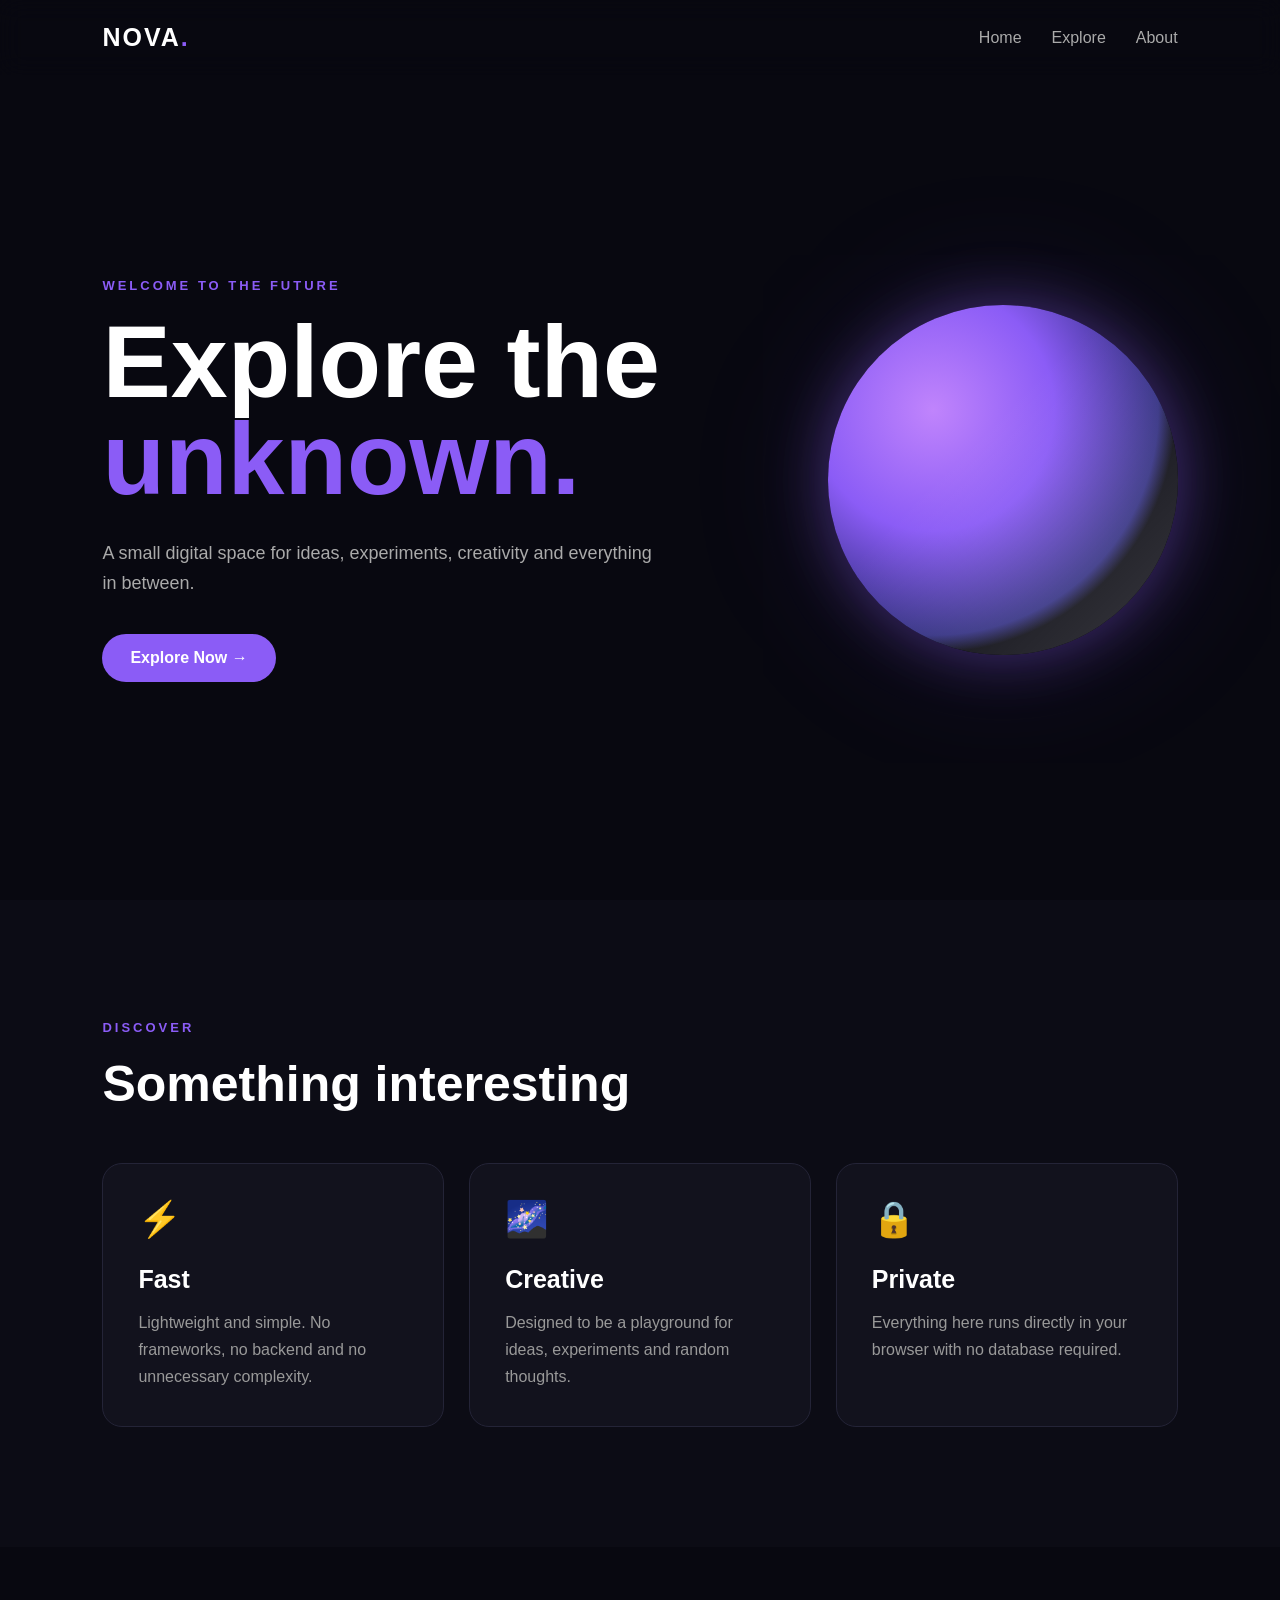
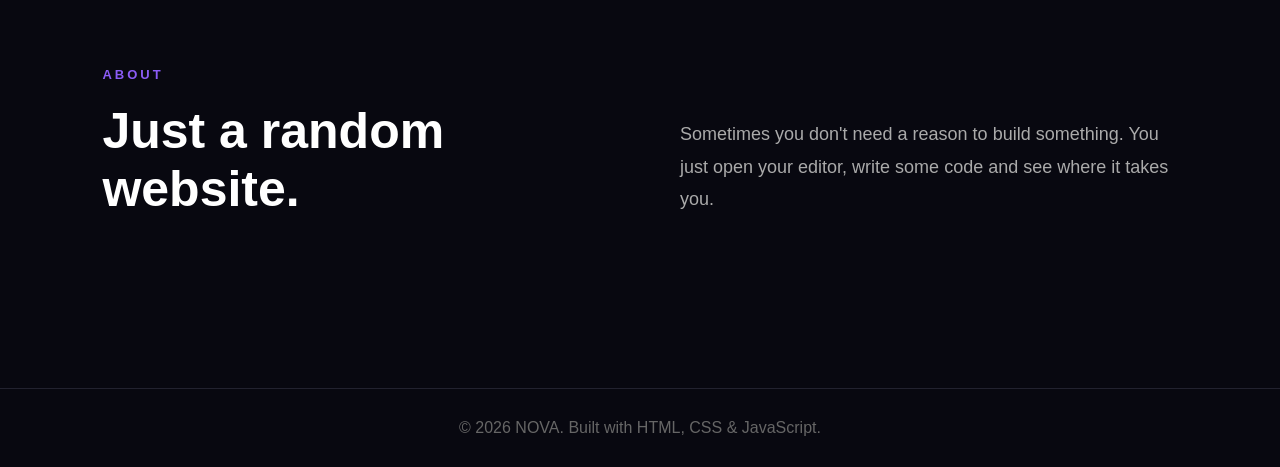
==== index.html @ a5b5d59f "Add files via upload" ====
<!DOCTYPE html>
<html lang="en">
<head>
    <meta charset="UTF-8">
    <meta name="viewport" content="width=device-width, initial-scale=1.0">
    <title>NOVA — Digital Space</title>
    <link rel="stylesheet" href="style.css">
</head>
<body>

    <nav>
        <div class="logo">NOVA<span>.</span></div>

        <div class="nav-links">
            <a href="#home">Home</a>
            <a href="#explore">Explore</a>
            <a href="#about">About</a>
        </div>
    </nav>

    <main>

        <section id="home" class="hero">
            <div class="hero-content">
                <p class="tag">WELCOME TO THE FUTURE</p>

                <h1>
                    Explore the
                    <span>unknown.</span>
                </h1>

                <p class="description">
                    A small digital space for ideas, experiments,
                    creativity and everything in between.
                </p>

                <button onclick="explore()">
                    Explore Now →
                </button>
            </div>

            <div class="orb">
                <div class="orb-inner"></div>
            </div>
        </section>


        <section id="explore" class="section">

            <p class="tag">DISCOVER</p>

            <h2>Something interesting</h2>

            <div class="cards">

                <div class="card">
                    <div class="icon">⚡</div>
                    <h3>Fast</h3>
                    <p>
                        Lightweight and simple. No frameworks,
                        no backend and no unnecessary complexity.
                    </p>
                </div>

                <div class="card">
                    <div class="icon">🌌</div>
                    <h3>Creative</h3>
                    <p>
                        Designed to be a playground for ideas,
                        experiments and random thoughts.
                    </p>
                </div>

                <div class="card">
                    <div class="icon">🔒</div>
                    <h3>Private</h3>
                    <p>
                        Everything here runs directly in your
                        browser with no database required.
                    </p>
                </div>

            </div>
        </section>


        <section id="about" class="about">

            <div>
                <p class="tag">ABOUT</p>
                <h2>Just a random website.</h2>
            </div>

            <p>
                Sometimes you don't need a reason to build something.
                You just open your editor, write some code and see
                where it takes you.
            </p>

        </section>

    </main>

    <footer>
        <p>© 2026 NOVA. Built with HTML, CSS & JavaScript.</p>
    </footer>

    <script src="script.js"></script>

</body>
</html>
---- style.css ----
* {
    margin: 0;
    padding: 0;
    box-sizing: border-box;
}

html {
    scroll-behavior: smooth;
}

body {
    font-family: Arial, Helvetica, sans-serif;
    background: #080810;
    color: white;
    overflow-x: hidden;
}

nav {
    height: 75px;
    padding: 0 8%;
    display: flex;
    align-items: center;
    justify-content: space-between;

    position: fixed;
    top: 0;
    width: 100%;

    background: rgba(8, 8, 16, 0.75);
    backdrop-filter: blur(12px);

    z-index: 100;
}

.logo {
    font-size: 25px;
    font-weight: bold;
    letter-spacing: 2px;
}

.logo span {
    color: #8b5cf6;
}

.nav-links {
    display: flex;
    gap: 30px;
}

.nav-links a {
    color: #aaa;
    text-decoration: none;
    transition: 0.3s;
}

.nav-links a:hover {
    color: white;
}


/* HERO */

.hero {
    min-height: 100vh;
    padding: 120px 8% 60px;

    display: flex;
    align-items: center;
    justify-content: space-between;

    position: relative;
}

.hero-content {
    max-width: 650px;
    z-index: 2;
}

.tag {
    color: #8b5cf6;
    font-size: 13px;
    font-weight: bold;
    letter-spacing: 3px;
    margin-bottom: 20px;
}

h1 {
    font-size: clamp(55px, 8vw, 110px);
    line-height: 0.95;
    margin-bottom: 30px;
}

h1 span {
    color: #8b5cf6;
}

.description {
    color: #aaa;
    font-size: 18px;
    line-height: 1.7;
    max-width: 550px;
    margin-bottom: 35px;
}

button {
    padding: 15px 28px;
    border: none;
    border-radius: 30px;

    background: #8b5cf6;
    color: white;

    font-size: 16px;
    font-weight: bold;

    cursor: pointer;

    transition: 0.3s;
}

button:hover {
    transform: translateY(-3px);
    box-shadow: 0 10px 30px rgba(139, 92, 246, 0.35);
}


/* ORB */

.orb {
    width: 350px;
    height: 350px;

    border-radius: 50%;

    background:
        radial-gradient(circle at 30% 30%,
        #c084fc,
        #8b5cf6 35%,
        #312e81 65%,
        #080810 70%);

    box-shadow:
        0 0 60px rgba(139, 92, 246, 0.4),
        0 0 150px rgba(139, 92, 246, 0.15);

    animation: float 5s ease-in-out infinite;
}

.orb-inner {
    width: 100%;
    height: 100%;

    border-radius: 50%;

    background: linear-gradient(
        135deg,
        transparent 40%,
        rgba(255,255,255,0.2)
    );
}

@keyframes float {

    0%, 100% {
        transform: translateY(0);
    }

    50% {
        transform: translateY(-25px);
    }
}


/* EXPLORE */

.section {
    padding: 120px 8%;
    background: #0c0c15;
}

h2 {
    font-size: 50px;
    margin-bottom: 50px;
}

.cards {
    display: grid;
    grid-template-columns: repeat(3, 1fr);
    gap: 25px;
}

.card {
    padding: 35px;

    background: #12121d;
    border: 1px solid #242437;
    border-radius: 20px;

    transition: 0.3s;
}

.card:hover {
    transform: translateY(-8px);
    border-color: #8b5cf6;
}

.icon {
    font-size: 35px;
    margin-bottom: 25px;
}

.card h3 {
    font-size: 25px;
    margin-bottom: 15px;
}

.card p {
    color: #999;
    line-height: 1.7;
}


/* ABOUT */

.about {
    padding: 120px 8%;

    display: grid;
    grid-template-columns: 1fr 1fr;
    gap: 80px;
    align-items: center;
}

.about p:last-child {
    color: #aaa;
    line-height: 1.8;
    font-size: 18px;
}


/* FOOTER */

footer {
    padding: 30px 8%;
    border-top: 1px solid #22222f;

    color: #666;
    text-align: center;
}


/* MOBILE */

@media (max-width: 800px) {

    .nav-links {
        display: none;
    }

    .hero {
        flex-direction: column;
        justify-content: center;
        text-align: center;
    }

    .description {
        margin-left: auto;
        margin-right: auto;
    }

    .orb {
        width: 220px;
        height: 220px;
        margin-top: 70px;
    }

    .cards {
        grid-template-columns: 1fr;
    }

    .about {
        grid-template-columns: 1fr;
        gap: 20px;
    }

    h2 {
        font-size: 40px;
    }
}
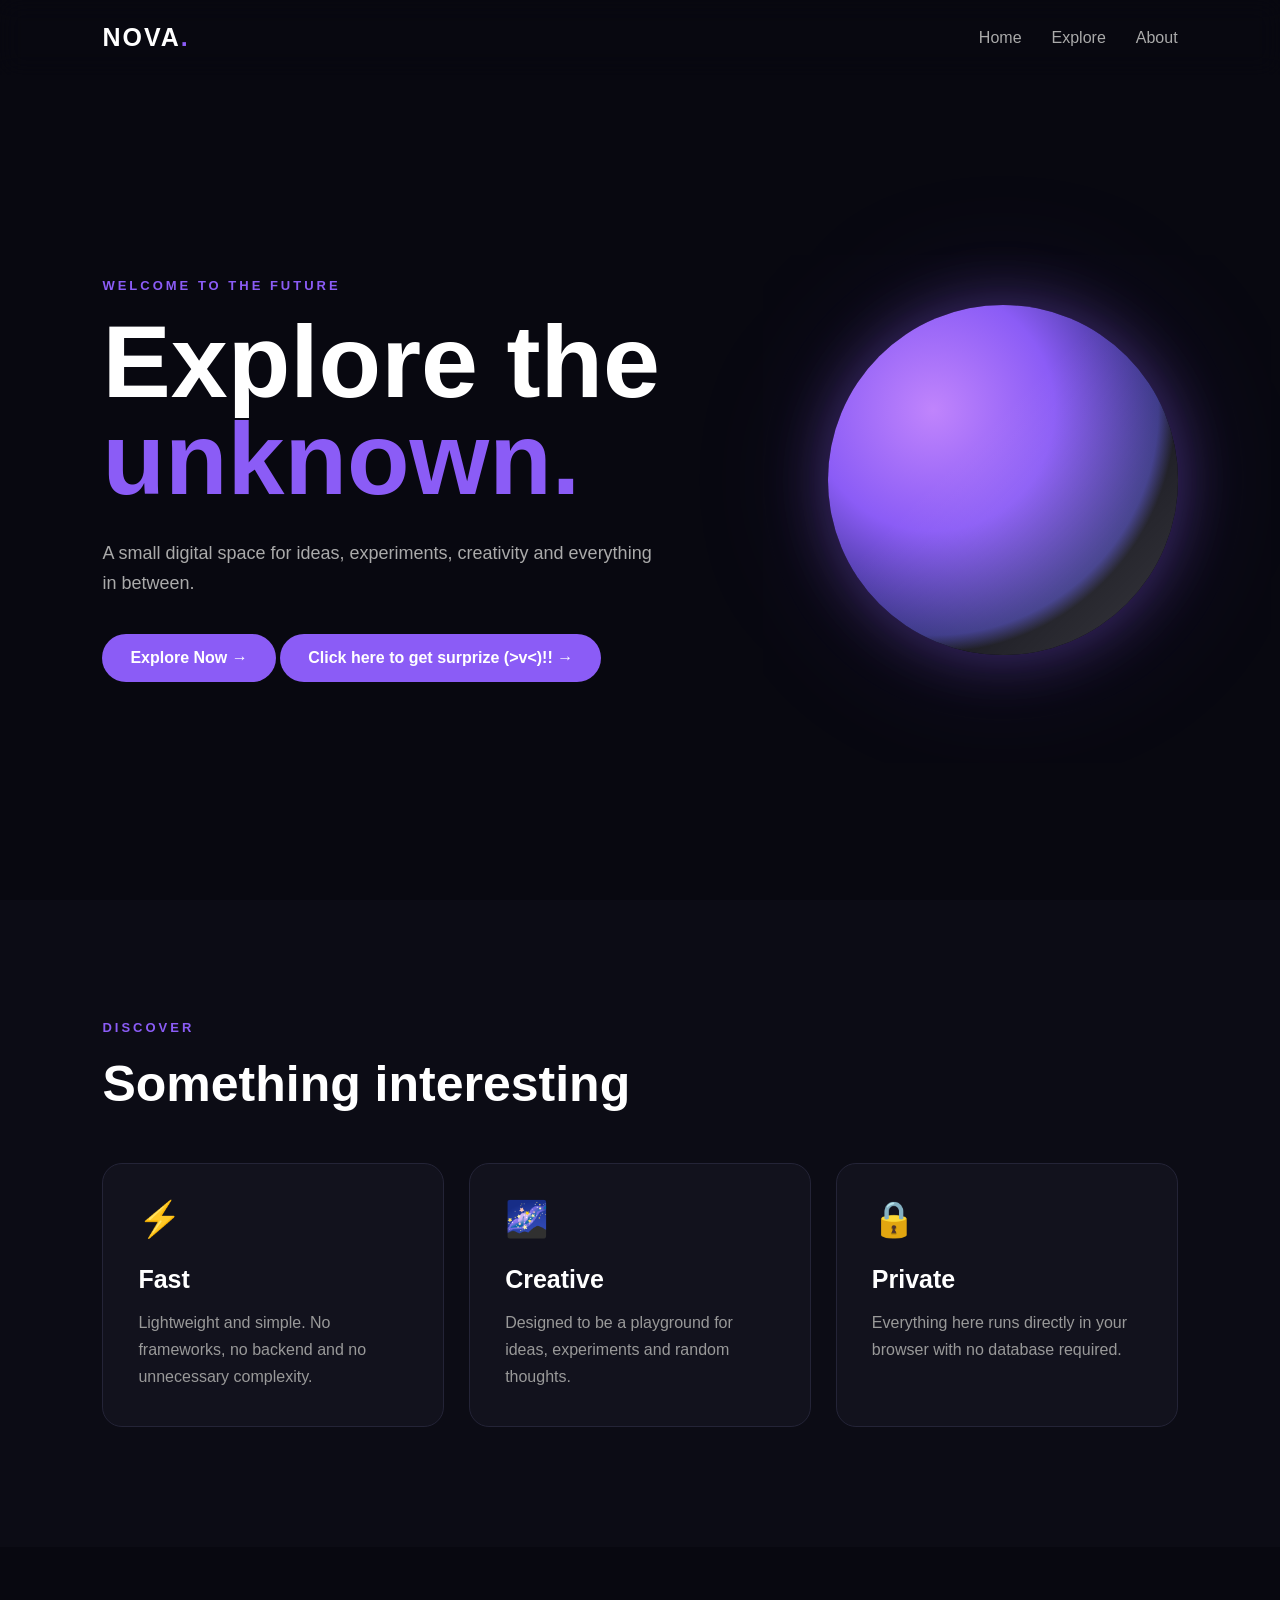
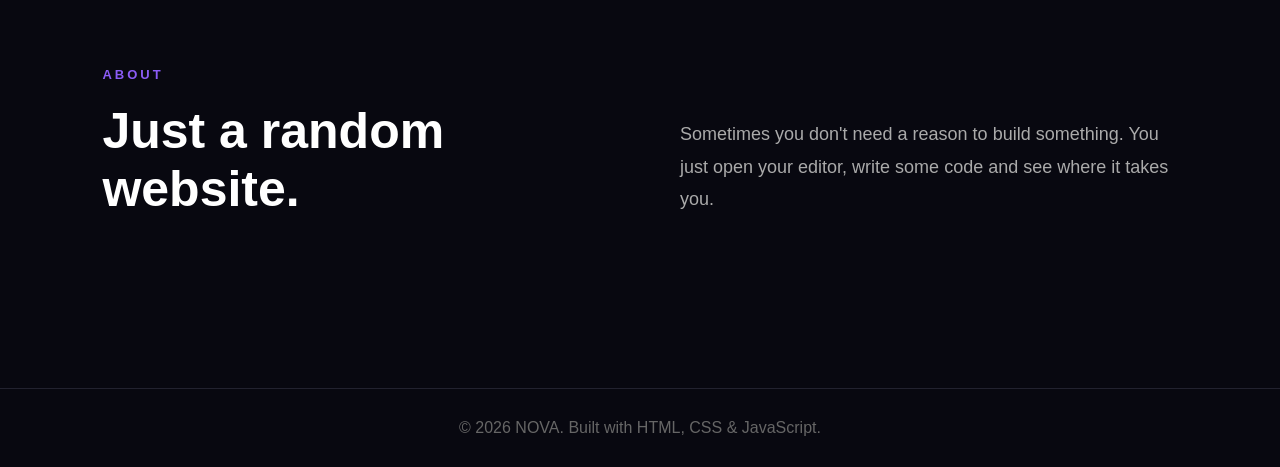
==== commit c1edd484: "Add button for surprise link in index.html" ====
--- a/index.html
+++ b/index.html
@@ -36,6 +36,10 @@
 
                 <button onclick="explore()">
                     Explore Now →
+                </button>
+
+                <button onclick="window.location.href='click.html'">
+                    Click here to get surprize (>v<)!! →
                 </button>
             </div>
 
@@ -108,4 +112,4 @@
     <script src="script.js"></script>
 
 </body>
-</html>+</html>
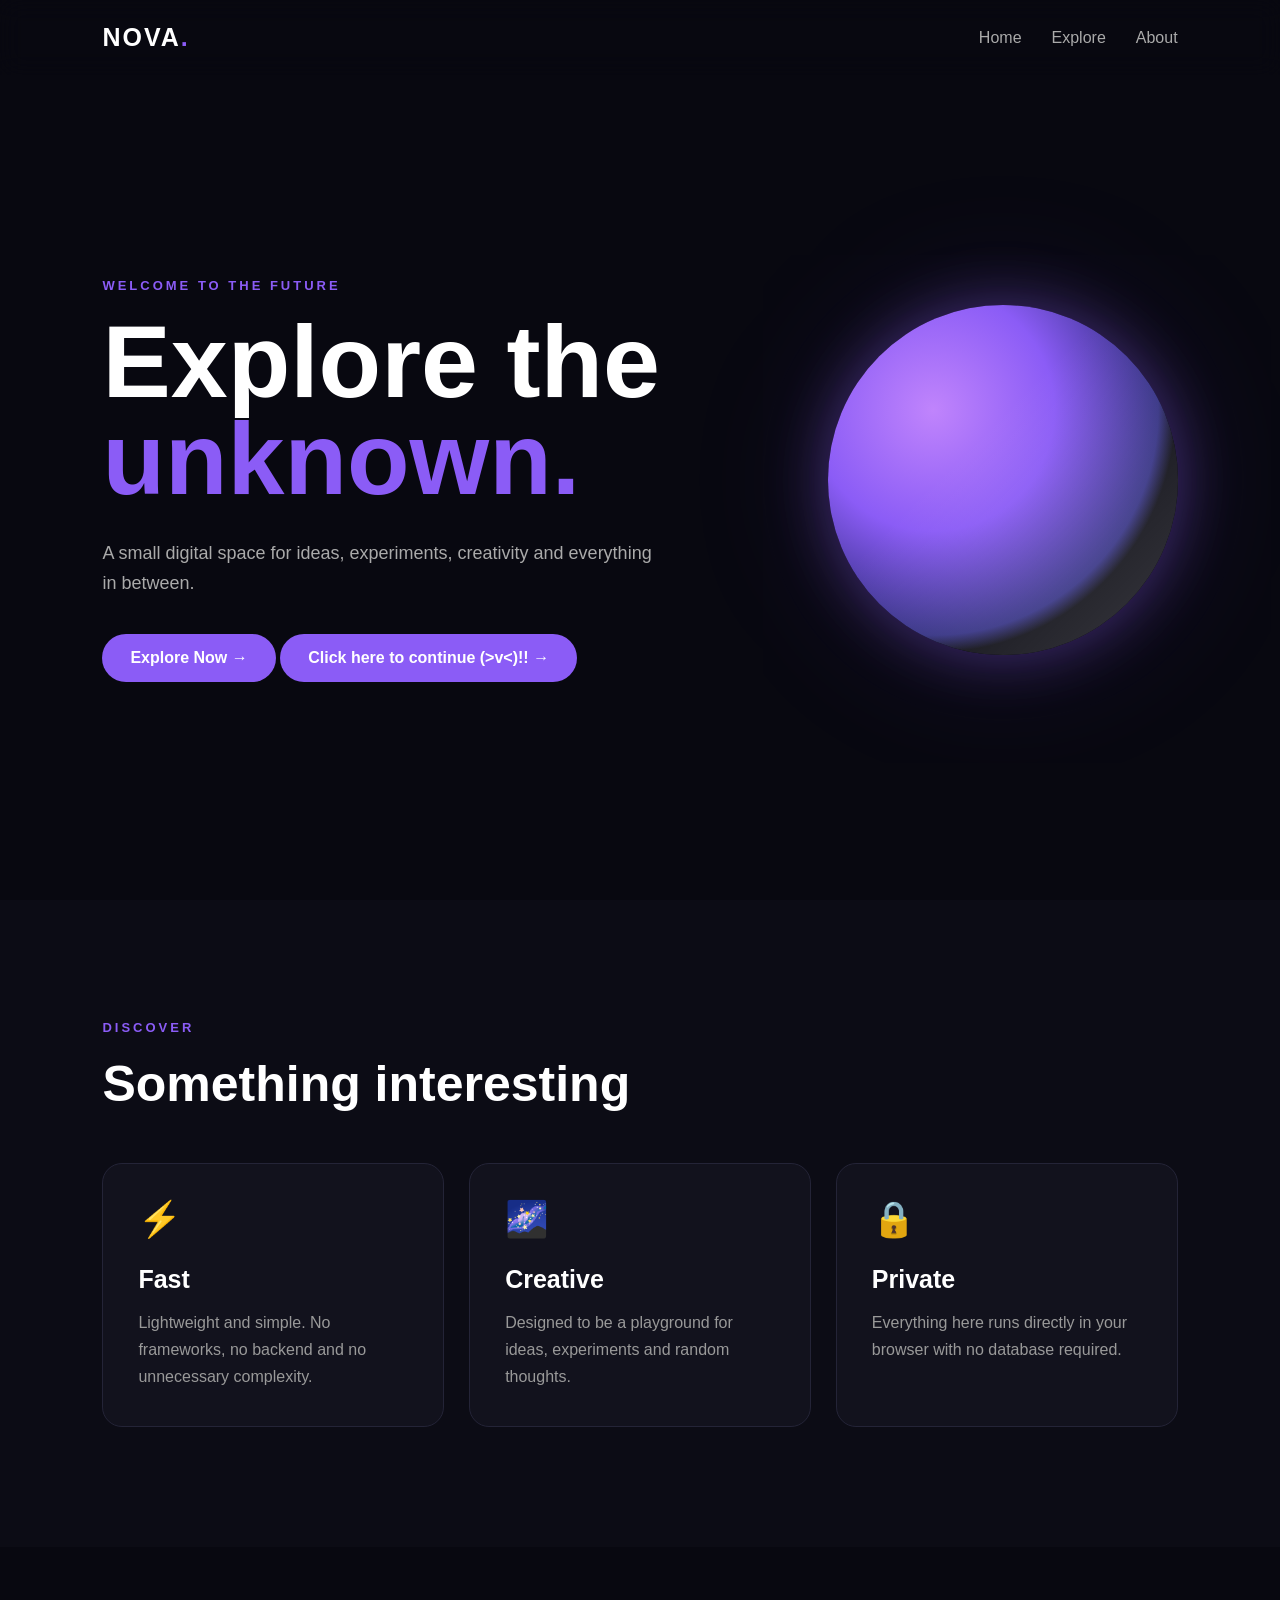
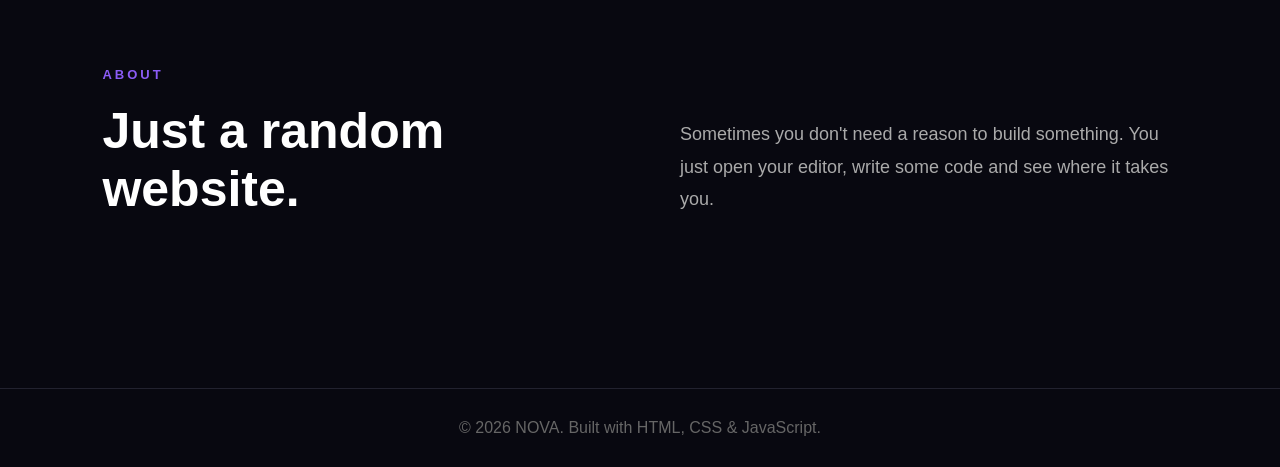
==== commit 2a8b1ac4: "Update index.html" ====
--- a/index.html
+++ b/index.html
@@ -39,7 +39,7 @@
                 </button>
 
                 <button onclick="window.location.href='click.html'">
-                    Click here to get surprize (>v<)!! →
+                    Click here to continue (>v<)!! →
                 </button>
             </div>
 
